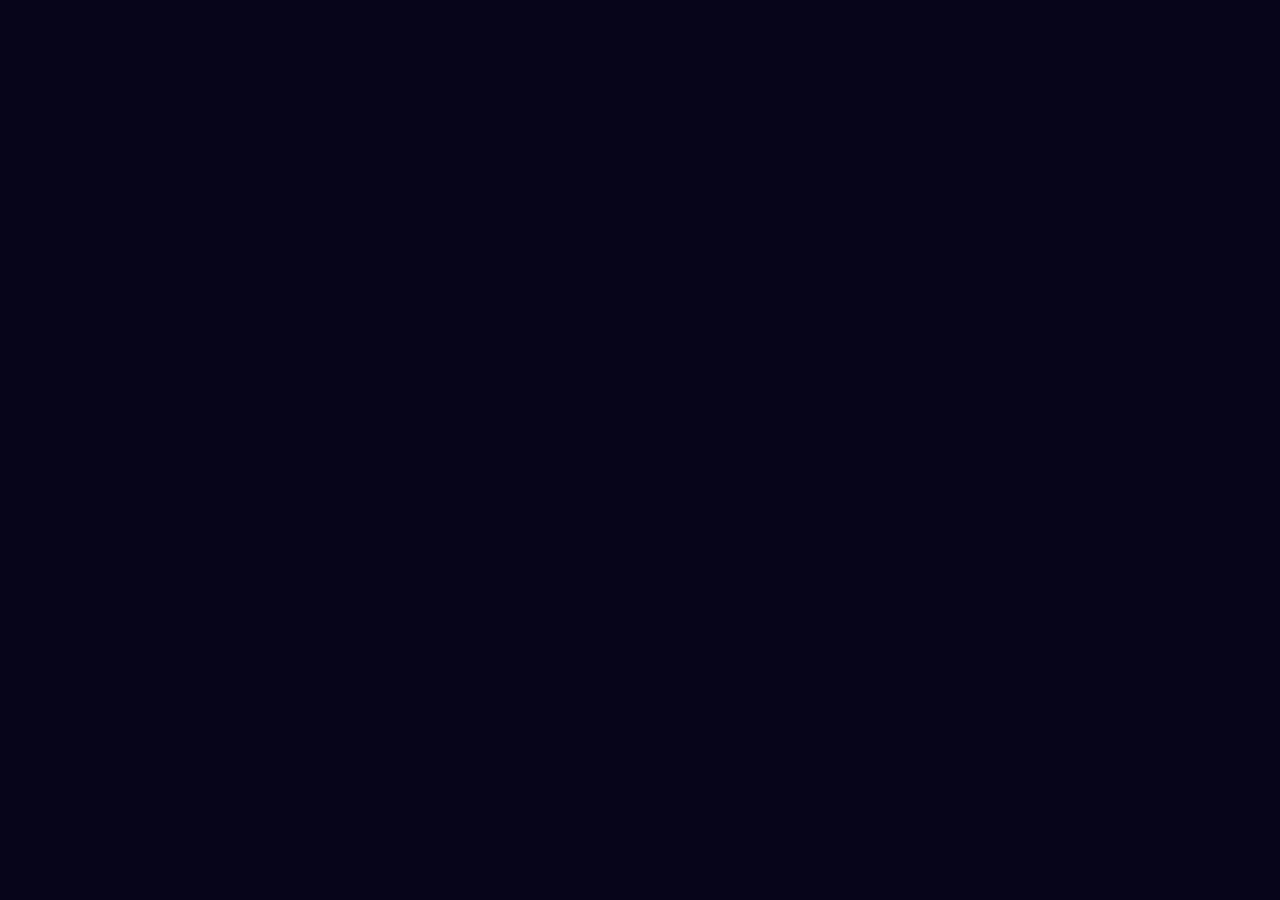
==== GraveRider/index.html @ e40abf43 "Week 1: core physics and test level Co-Authored-By: Claude Opus 5.5 <noreply@anthropic.com> Claude-S" ====
<!DOCTYPE html>
<html lang="en">
<head>
  <meta charset="utf-8">
  <meta name="viewport" content="width=device-width, initial-scale=1">
  <title>Grave Rider</title>
  <style>
    html, body { margin: 0; height: 100%; overflow: hidden; background: #07051a; }
    canvas { display: block; }
    /* Tuning panel (press T) */
    #tuning {
      display: none; position: absolute; top: 12px; right: 12px; width: 280px;
      padding: 14px; background: rgba(15, 10, 35, 0.92); color: #eee;
      font: 14px sans-serif; border: 2px solid #ff8a1f; border-radius: 10px;
    }
    #tuning.open { display: block; }
    #tuning h2 { margin: 0 0 10px; font-size: 16px; color: #ff8a1f; }
    #tuning .row { display: grid; grid-template-columns: 1fr auto; gap: 2px 8px; margin-bottom: 10px; }
    #tuning .row input { grid-column: 1 / 3; width: 100%; accent-color: #ff8a1f; }
    #tuning button {
      background: #ff8a1f; color: #111; border: 0; border-radius: 6px;
      padding: 7px 12px; font-weight: bold; cursor: pointer; margin-right: 6px;
    }
    #tuning-text { display: none; width: 100%; height: 120px; margin-top: 10px; box-sizing: border-box; font: 12px monospace; }
    #tuning-status { margin-top: 8px; min-height: 18px; color: #7dff9a; }
  </style>
</head>
<body>
  <canvas id="game"></canvas>

  <div id="tuning">
    <h2>Tuning (press T to close)</h2>
    <div id="tuning-rows"></div>
    <button id="tuning-copy">Copy settings</button>
    <button id="tuning-reset">Reset</button>
    <div id="tuning-status"></div>
    <textarea id="tuning-text" readonly></textarea>
  </div>

  <!-- Order matters: physics library first, the game last -->
  <script src="lib/matter.min.js"></script>
  <script src="js/config.js"></script>
  <script src="js/levels.js"></script>
  <script src="js/bike.js"></script>
  <script src="js/game.js"></script>
</body>
</html>
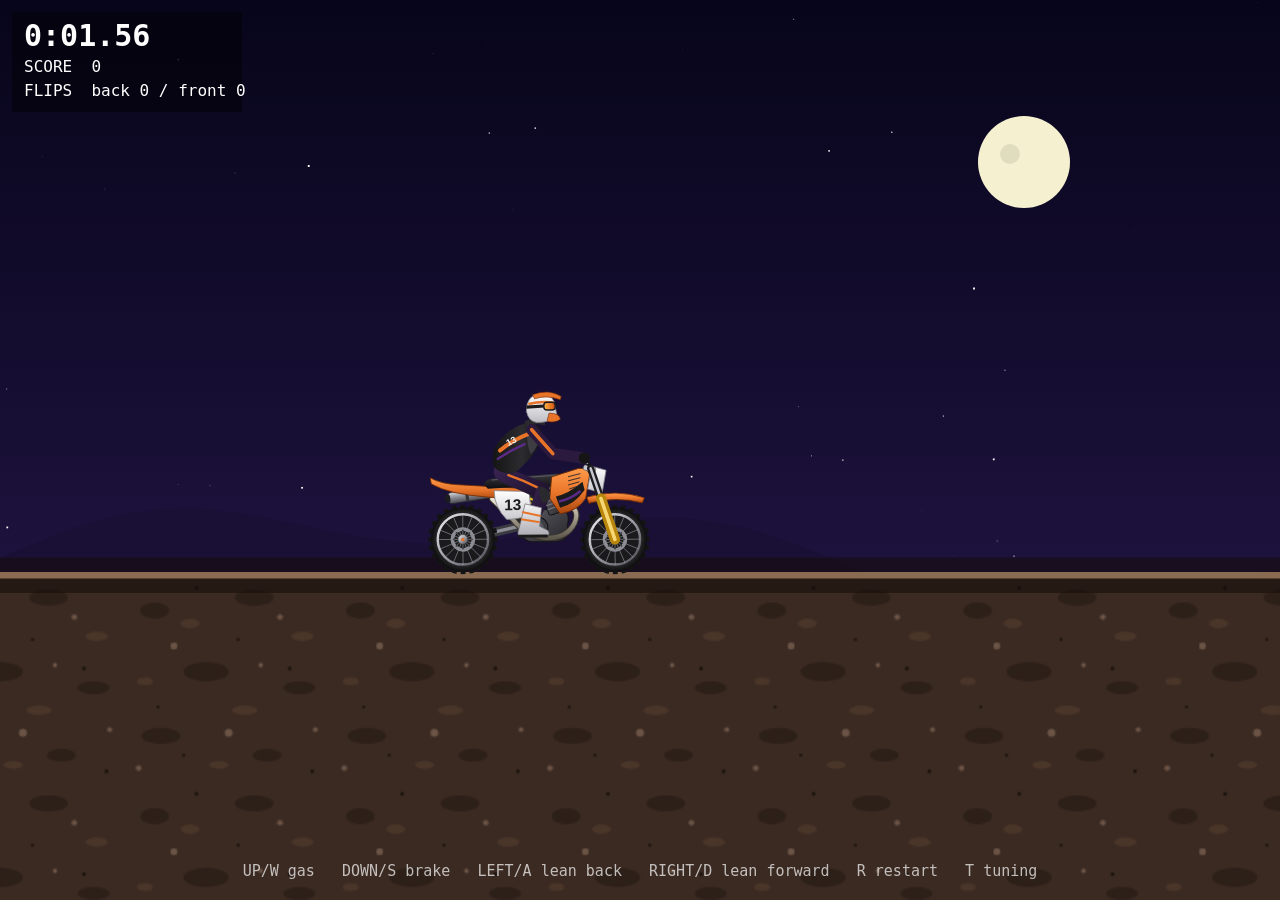
==== commit 63b182ba: "Grave Rider: realistic physics with Planck.js and new bike art - Switch physics engine from Matter.j" ====
--- a/GraveRider/index.html
+++ b/GraveRider/index.html
@@ -38,7 +38,7 @@
   </div>
 
   <!-- Order matters: physics library first, the game last -->
-  <script src="lib/matter.min.js"></script>
+  <script src="lib/planck.min.js"></script>
   <script src="js/config.js"></script>
   <script src="js/levels.js"></script>
   <script src="js/bike.js"></script>
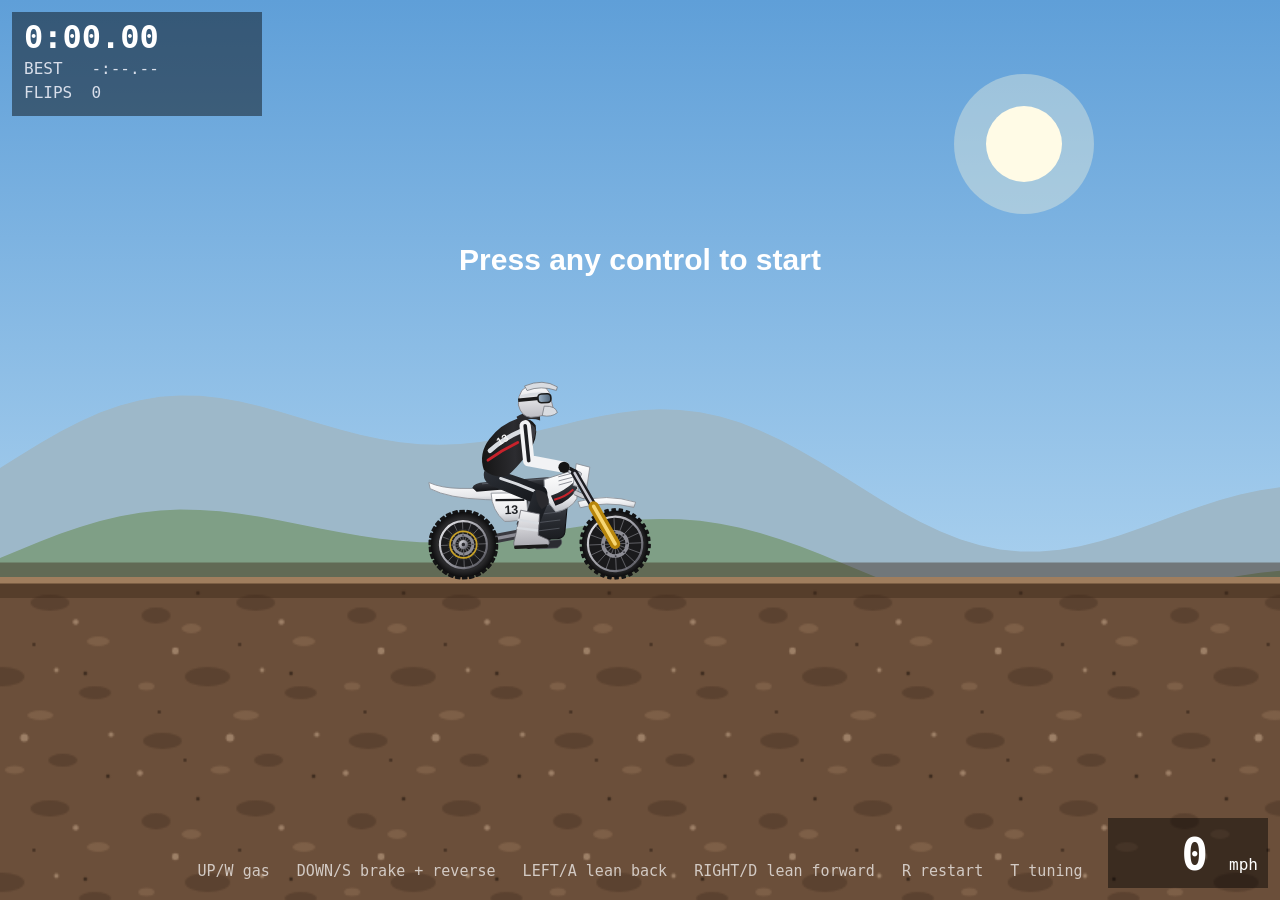
==== commit 0d5f3cde: "Grave Rider: time trial, ghost bike, ride stats, real-life rider physics Race flow - Clock starts on" ====
--- a/GraveRider/index.html
+++ b/GraveRider/index.html
@@ -19,7 +19,7 @@
     #tuning .row input { grid-column: 1 / 3; width: 100%; accent-color: #ff8a1f; }
     #tuning button {
       background: #ff8a1f; color: #111; border: 0; border-radius: 6px;
-      padding: 7px 12px; font-weight: bold; cursor: pointer; margin-right: 6px;
+      padding: 7px 12px; font-weight: bold; cursor: pointer; margin: 0 6px 6px 0;
     }
     #tuning-text { display: none; width: 100%; height: 120px; margin-top: 10px; box-sizing: border-box; font: 12px monospace; }
     #tuning-status { margin-top: 8px; min-height: 18px; color: #7dff9a; }
@@ -33,6 +33,7 @@
     <div id="tuning-rows"></div>
     <button id="tuning-copy">Copy settings</button>
     <button id="tuning-reset">Reset</button>
+    <button id="tuning-clear">Clear best times</button>
     <div id="tuning-status"></div>
     <textarea id="tuning-text" readonly></textarea>
   </div>
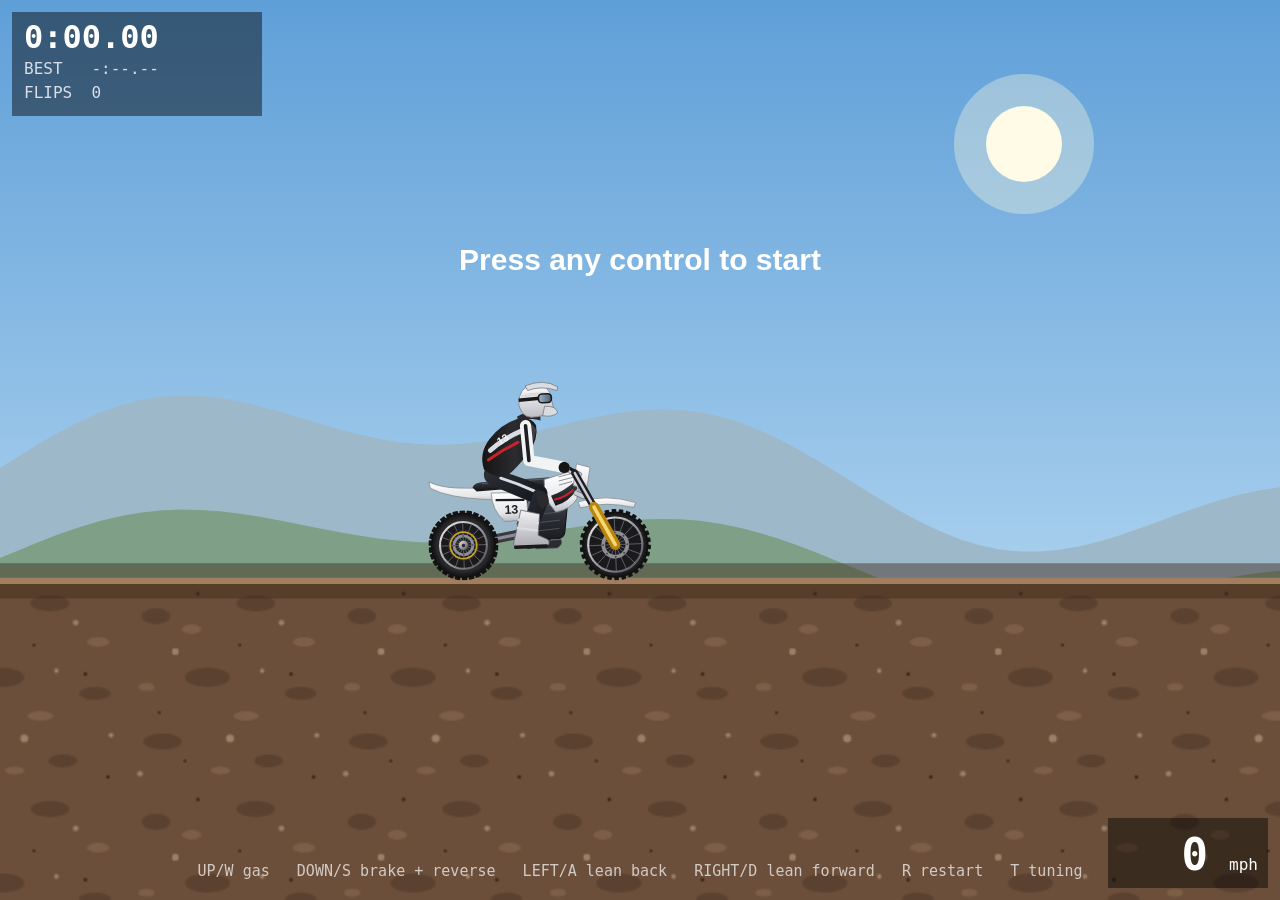
==== commit 003f27e7: "Grave Rider: fix second review round (braking, run-out, sag, tests, UI) Physics - Stoppie under brak" ====
--- a/GraveRider/index.html
+++ b/GraveRider/index.html
@@ -12,6 +12,7 @@
       display: none; position: absolute; top: 12px; right: 12px; width: 280px;
       padding: 14px; background: rgba(15, 10, 35, 0.92); color: #eee;
       font: 14px sans-serif; border: 2px solid #ff8a1f; border-radius: 10px;
+      max-height: calc(100vh - 24px); overflow-y: auto; box-sizing: border-box;
     }
     #tuning.open { display: block; }
     #tuning h2 { margin: 0 0 10px; font-size: 16px; color: #ff8a1f; }
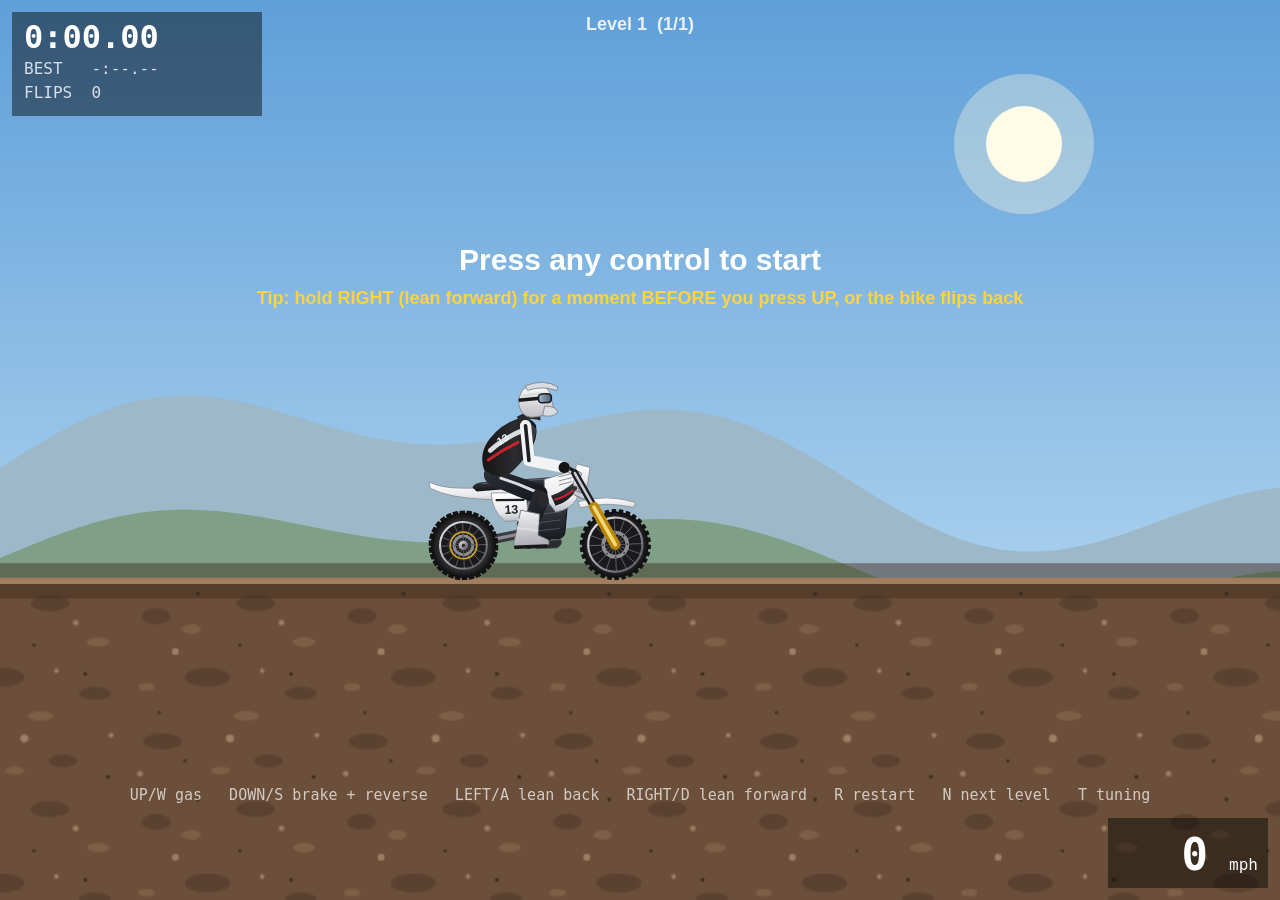
==== commit 98156c7f: "WIP themed-level infrastructure: themes, pads, loops, moon gravity" ====
--- a/GraveRider/index.html
+++ b/GraveRider/index.html
@@ -44,6 +44,7 @@
   <script src="js/config.js"></script>
   <script src="js/levels.js"></script>
   <script src="js/bike.js"></script>
+  <script src="js/themes.js"></script>
   <script src="js/game.js"></script>
 </body>
 </html>
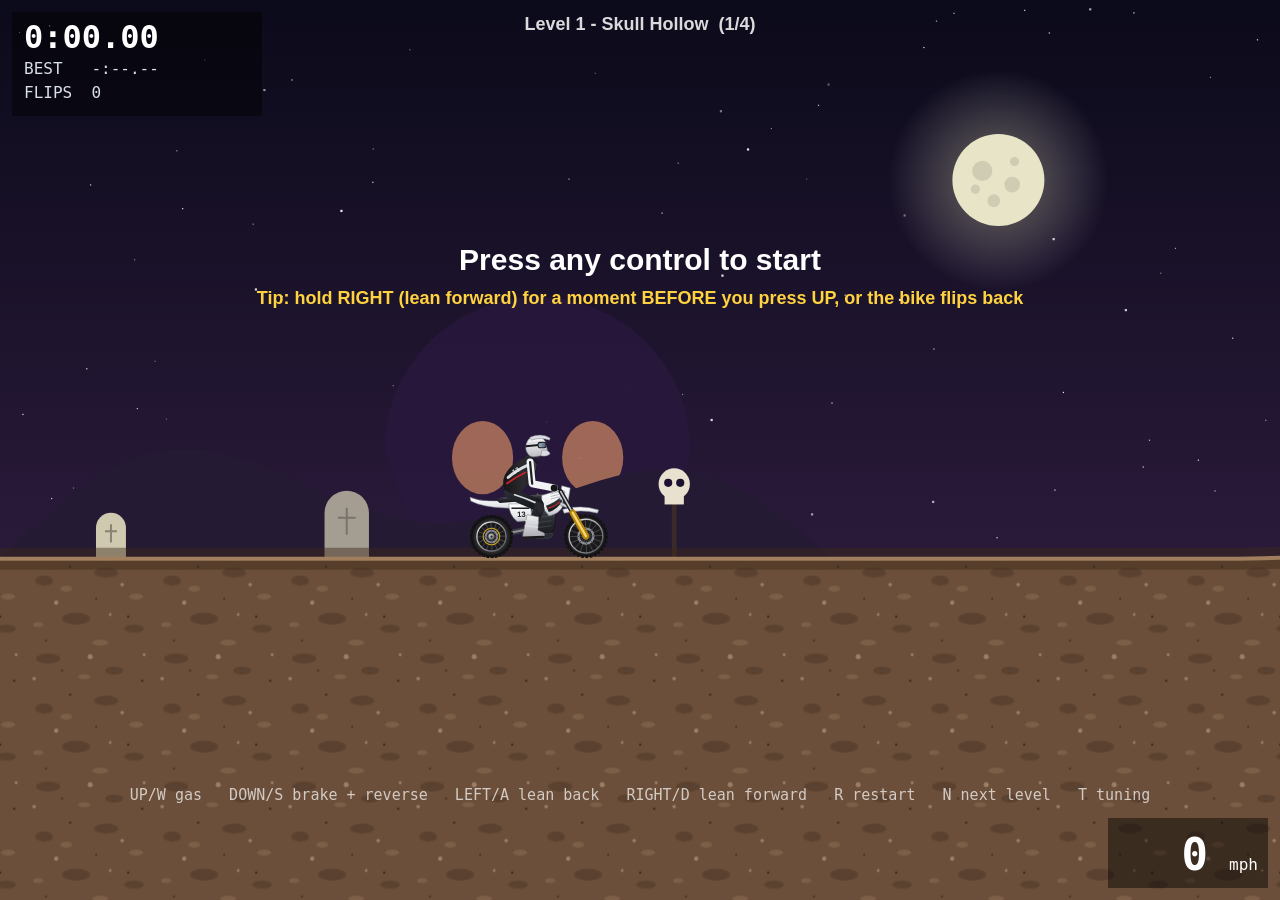
==== commit 12794850: "Grave Rider: show an on-screen message if the game cannot start; cache-busting on script files Co-Au" ====
--- a/GraveRider/index.html
+++ b/GraveRider/index.html
@@ -40,11 +40,29 @@
   </div>
 
   <!-- Order matters: physics library first, the game last -->
-  <script src="lib/planck.min.js"></script>
-  <script src="js/config.js"></script>
-  <script src="js/levels.js"></script>
-  <script src="js/bike.js"></script>
-  <script src="js/themes.js"></script>
-  <script src="js/game.js"></script>
+  <!-- If the game cannot start, show why on the screen instead of a blank page -->
+  <script>
+    (function () {
+      function show(msg) {
+        var d = document.getElementById("startError");
+        if (!d) {
+          d = document.createElement("div"); d.id = "startError";
+          d.style.cssText = "position:fixed;left:0;right:0;top:0;padding:14px;background:#b00020;color:#fff;font:16px sans-serif;z-index:99;white-space:pre-wrap";
+          document.body.appendChild(d);
+        }
+        d.textContent += msg + "\n";
+      }
+      window.addEventListener("error", function (e) {
+        if (e.target && e.target.src) show("A game file did not load: " + e.target.src + "\nUnzip the whole folder and open index.html inside it.");
+        else show("Game error: " + e.message + (e.filename ? " (" + e.filename.split("/").pop() + ":" + e.lineno + ")" : ""));
+      }, true);
+    })();
+  </script>
+  <script src="lib/planck.min.js?v=20261016"></script>
+  <script src="js/config.js?v=20261016"></script>
+  <script src="js/levels.js?v=20261016"></script>
+  <script src="js/bike.js?v=20261016"></script>
+  <script src="js/themes.js?v=20261016"></script>
+  <script src="js/game.js?v=20261016"></script>
 </body>
 </html>
